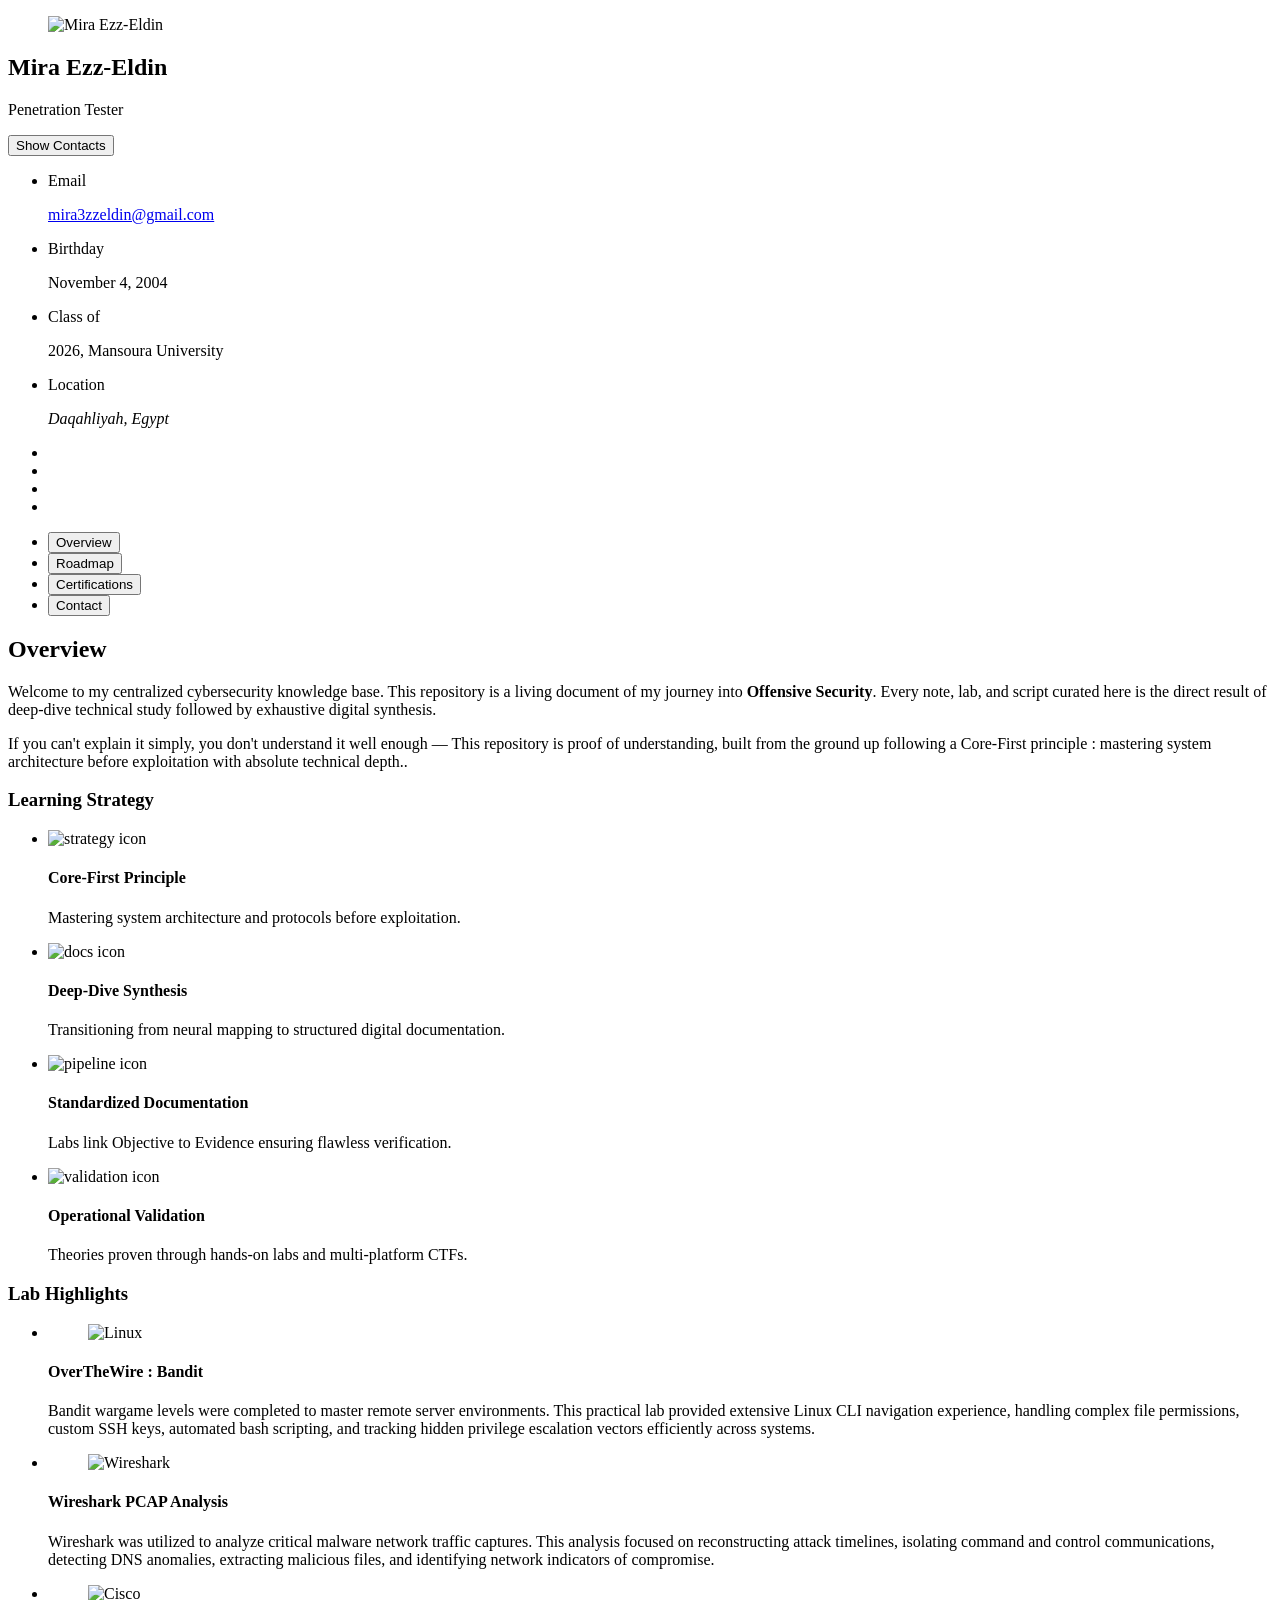
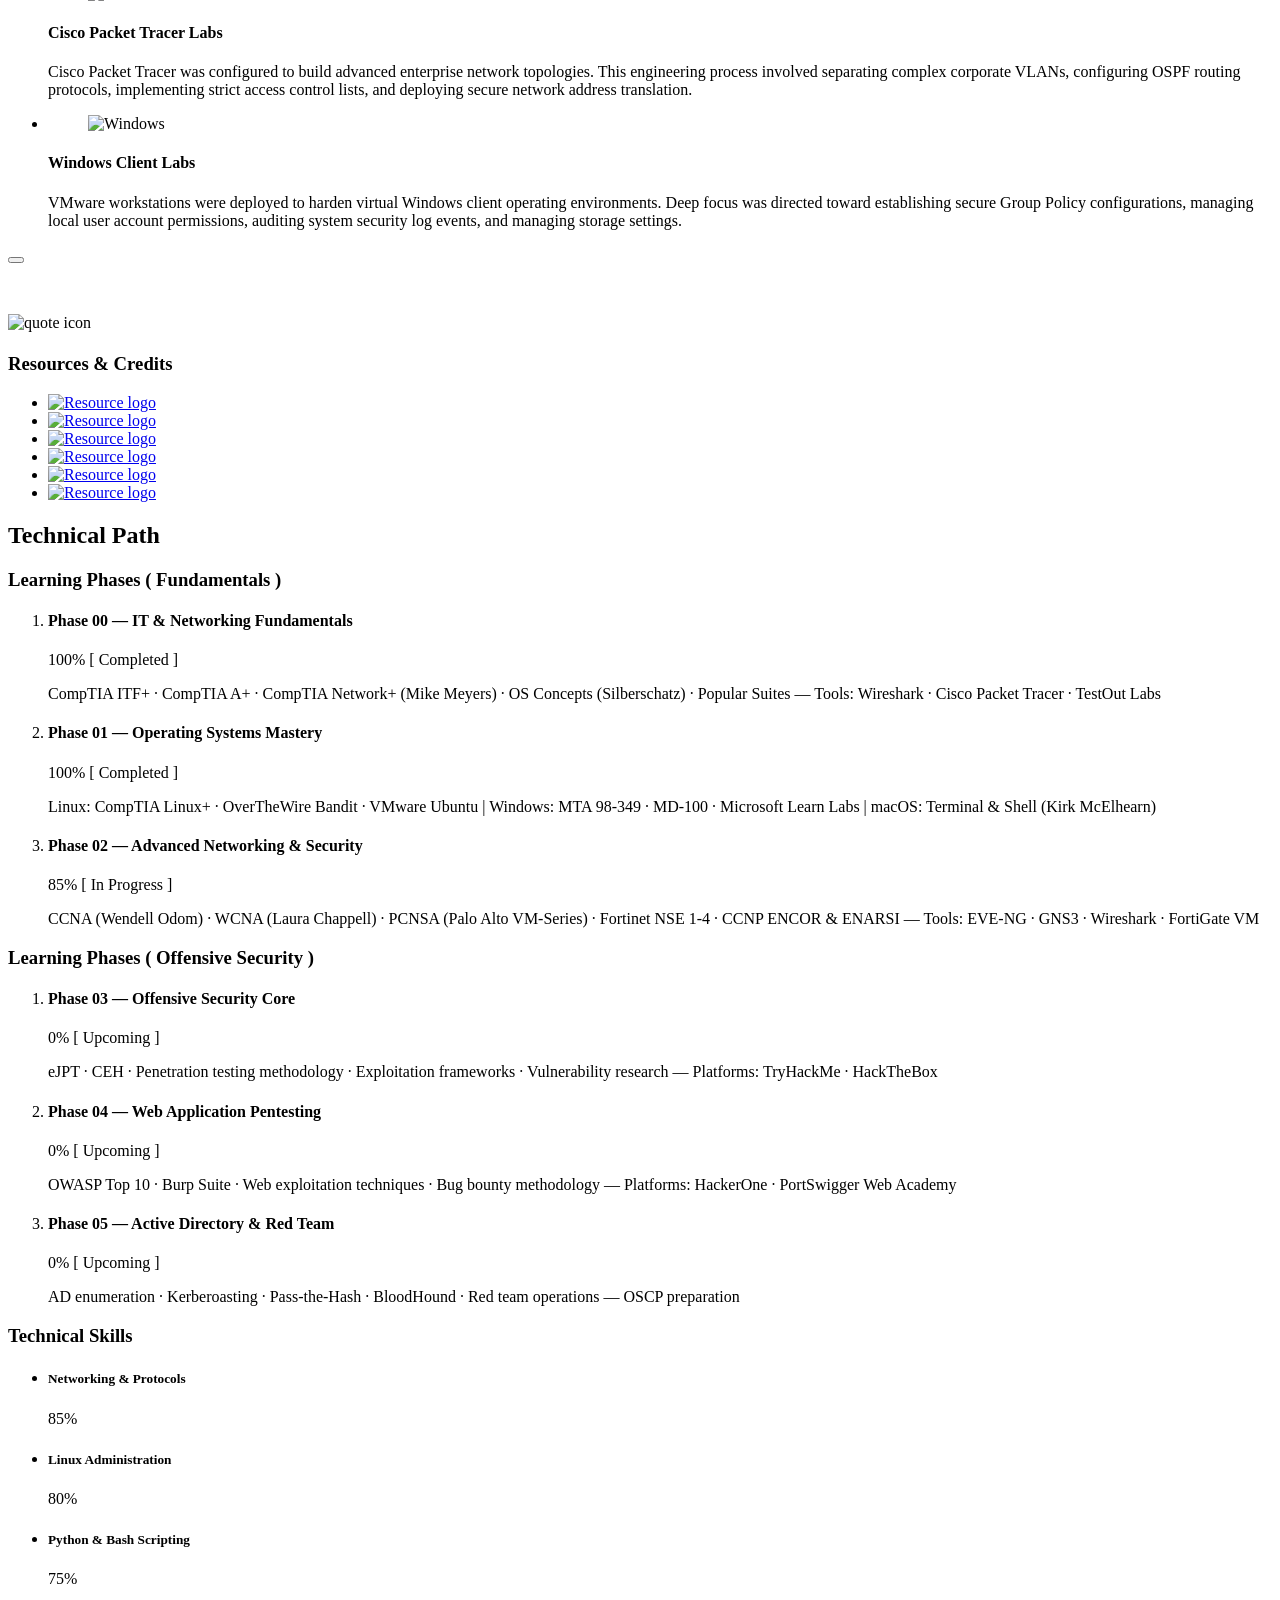
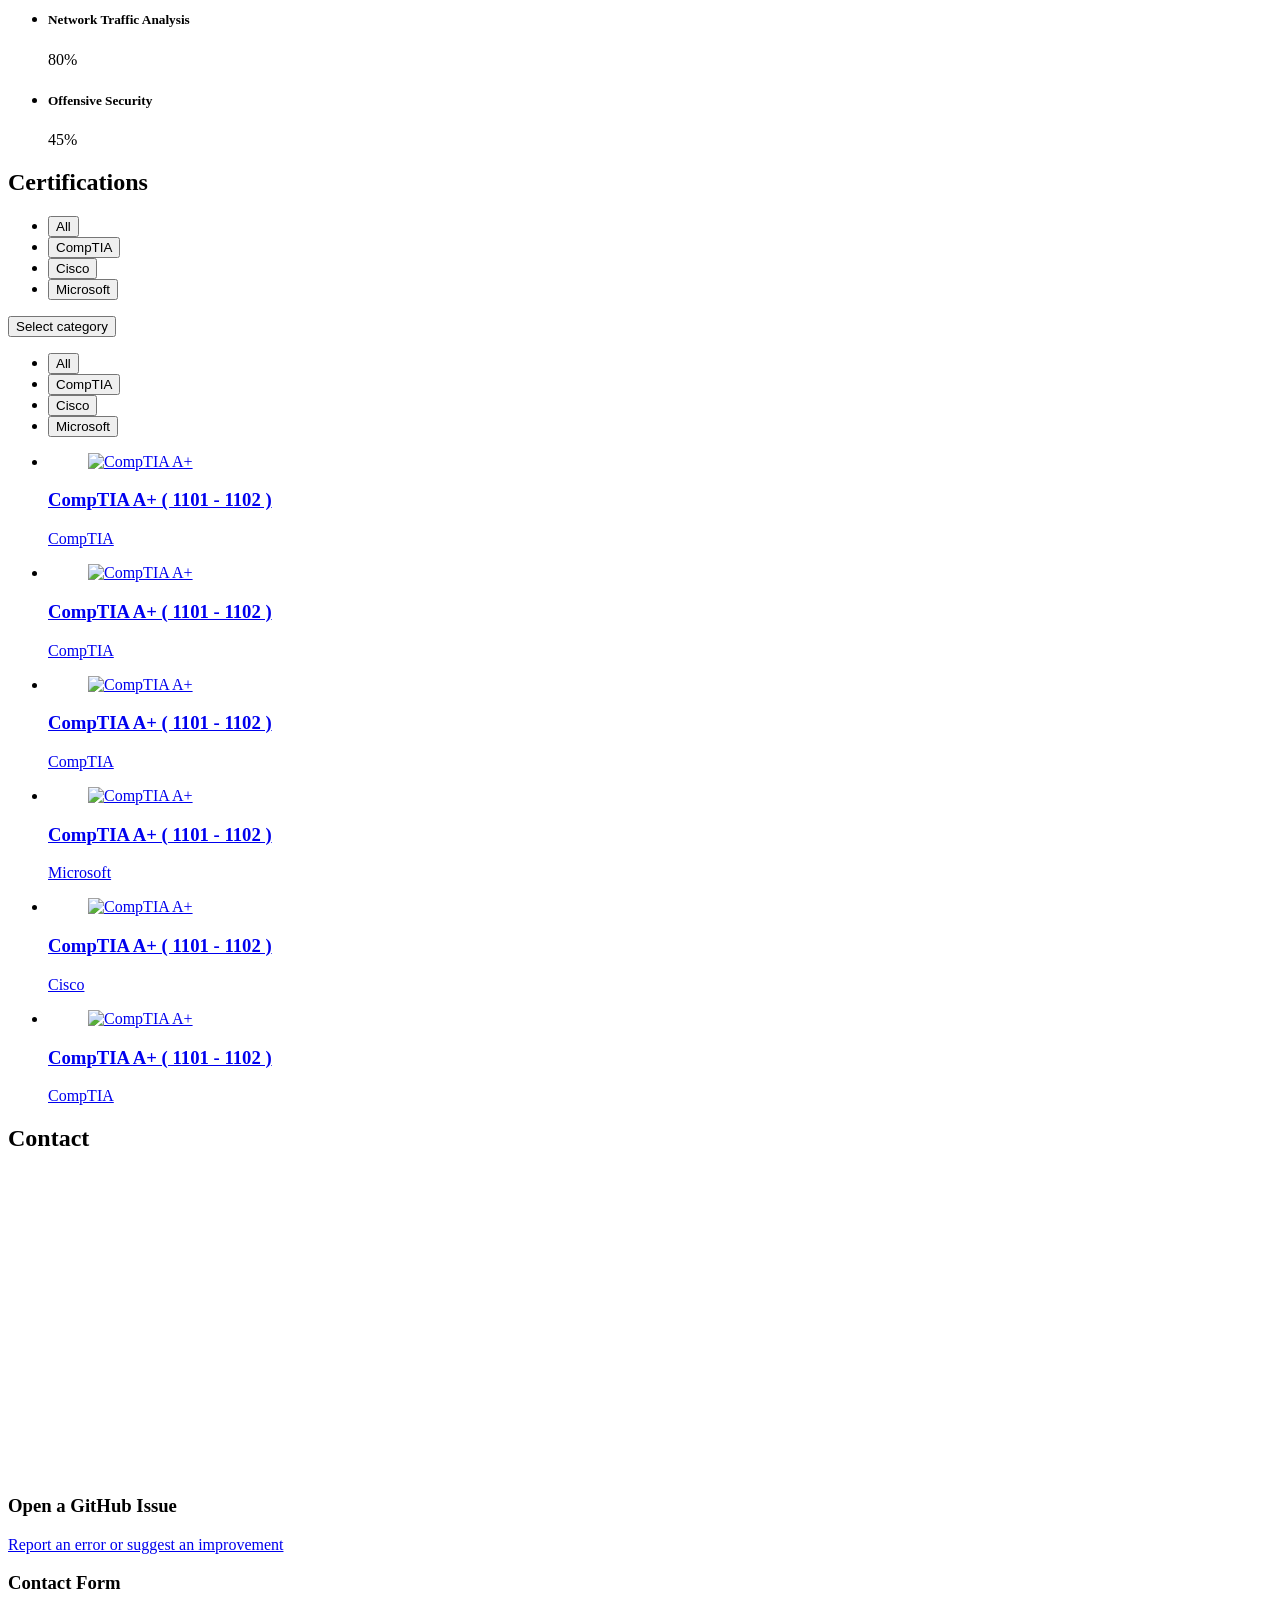
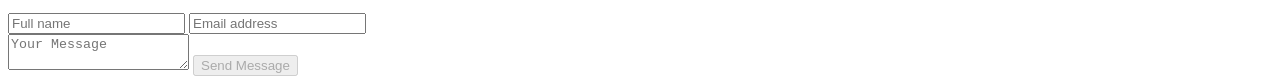
==== docs/index.html @ 526fc0c1 "Add files via upload" ====
<!DOCTYPE html>
<html lang="en">

<head>
  <meta charset="UTF-8">
  <meta http-equiv="X-UA-Compatible" content="IE=edge">
  <meta name="viewport" content="width=device-width, initial-scale=1.0">
  <title>InfoSec Journey : Offensive Security Path</title>

  <!--favicon-->
  <link rel="shortcut icon" href="assets/images/avatar.ico" type="image/x-icon">

  <!--custom css link-->
  <link rel="stylesheet" href="assets/style.css">

  <!--google font link-->
  <link rel="preconnect" href="https://fonts.googleapis.com">
  <link rel="preconnect" href="https://fonts.gstatic.com" crossorigin>
  <link href="https://fonts.googleapis.com/css2?family=Poppins:wght@300;400;500;600&display=swap" rel="stylesheet">
</head>

<body>
  <!--#MAIN-->
  <main>
    <!--#SIDEBAR-->
    <aside class="sidebar" data-sidebar>
      <div class="sidebar-info">
        <figure class="avatar-box">
          <img src="assets/images/logo.png" alt="Mira Ezz-Eldin">
        </figure>

        <div class="info-content">
          <h1 class="name" title="Mira Ezz-Eldin">Mira Ezz-Eldin</h1>
          <p class="title">Penetration Tester</p>
        </div>

        <button class="info_more-btn" data-sidebar-btn>
          <span>Show Contacts</span>
          <ion-icon name="chevron-down"></ion-icon>
        </button>
      </div>

      <div class="sidebar-info_more">
        <div class="separator"></div>
        <ul class="contacts-list">
          <li class="contact-item">
            <div class="icon-box">
              <ion-icon name="mail-outline"></ion-icon>
            </div>
            <div class="contact-info">
              <p class="contact-title">Email</p>
              <a href="mailto:mira3zzeldin@gmail.com" class="contact-link">mira3zzeldin@gmail.com</a>
            </div>
          </li>

          <li class="contact-item">
            <div class="icon-box">
              <ion-icon name="calendar-outline"></ion-icon>
            </div>
            <div class="contact-info">
              <p class="contact-title">Birthday</p>
              <time datetime="2004-11-4">November 4, 2004</time>
            </div>

          <li class="contact-item">
            <div class="icon-box">
              <ion-icon name="library-outline"></ion-icon>
            </div>
            <div class="contact-info">
              <p class="contact-title">Class of</p>
              <time>2026, Mansoura University</time>
            </div>
          </li>

          </li>
          <li class="contact-item">
            <div class="icon-box">
              <ion-icon name="location-outline"></ion-icon>
            </div>
            <div class="contact-info">
              <p class="contact-title">Location</p>
              <address>Daqahliyah, Egypt</address>
            </div>
          </li>
        </ul>

        <div class="separator"></div>
        <ul class="social-list">
          <li class="social-item">
            <a href="https://www.linkedin.com/in/mira3zzeldin/" class="social-link">
              <ion-icon name="logo-linkedin"></ion-icon>
            </a>
          </li>

          <li class="social-item">
            <a href="https://github.com/Mira-3zzeldin" class="social-link" target="_blank" title="GitHub">
              <ion-icon name="logo-github"></ion-icon>
            </a>
          </li>

          <li class="social-item">
            <a href="https://x.com/Mira3zzeldin" class="social-link">
              <ion-icon name="logo-twitter"></ion-icon>
            </a>
          </li>

          <li class="social-item">
            <a href="https://hashnode.com/@mira3zzeldin" class="social-link">
              <ion-icon name="newspaper-outline"></ion-icon>
            </a>
          </li>
        </ul>
      </div>
    </aside>

    <!--#main-content-->

    <div class="main-content">

      <!--#NAVBAR-->
      <nav class="navbar">
        <ul class="navbar-list">
          <li class="navbar-item"><button class="navbar-link active" data-nav-link>Overview</button></li>
          <li class="navbar-item"><button class="navbar-link" data-nav-link>Roadmap</button></li>
          <li class="navbar-item"><button class="navbar-link" data-nav-link>Certifications</button></li>
          <li class="navbar-item"><button class="navbar-link" data-nav-link>Contact</button></li>
        </ul>
      </nav>

      <!--#OVERVIEW-->
      <article class="about active" data-page="overview">
        <header><h2 class="h2 article-title">Overview</h2></header>
        <section class="about-text">
          <p>
            Welcome to my centralized cybersecurity knowledge base. This repository is a living document of my journey into
            <strong>Offensive Security</strong>. Every note, lab, and script curated here is the direct result of deep-dive 
            technical study followed by exhaustive digital synthesis.
          </p>

          <p>
            If you can't explain it simply, you don't understand it well enough — This repository is proof of understanding,
            built from the ground up following a Core-First principle : mastering system architecture before exploitation with absolute technical depth..
          </p>
        </section>

        <!-- LEARNING STRATEGY -->
        <section class="service">
          <h3 class="h3 service-title">Learning Strategy</h3>
          <ul class="service-list">
            <li class="service-item">
              <div class="service-icon-box">
                <img src="assets/images/core-first.png" alt="strategy icon" width="40">
              </div>
              <div class="service-content-box">
                <h4 class="h4 service-item-title">Core-First Principle</h4>
                <p class="service-item-text">
                  Mastering system architecture and protocols before exploitation.
                </p>
              </div>
            </li>

            <li class="service-item">
              <div class="service-icon-box">
                <img src="assets/images/deep-dive.png" alt="docs icon" width="40">
              </div>
              <div class="service-content-box">
                <h4 class="h4 service-item-title">Deep-Dive Synthesis</h4>
                <p class="service-item-text">
                  Transitioning from neural mapping to structured digital documentation.
                </p>
              </div>
            </li>

            <li class="service-item">
              <div class="service-icon-box">
                <img src="assets/images/documentation.png" alt="pipeline icon" width="40">
              </div>
              <div class="service-content-box">
                <h4 class="h4 service-item-title">Standardized Documentation</h4>
                <p class="service-item-text">
                  Labs link Objective to Evidence ensuring flawless verification.
                </p>
              </div>
            </li>

            <li class="service-item">
              <div class="service-icon-box">
                <img src="assets/images/validation.png" alt="validation icon" width="40">
              </div>
              <div class="service-content-box">
                <h4 class="h4 service-item-title">Operational Validation</h4>
                <p class="service-item-text">
                  Theories proven through hands-on labs and multi-platform CTFs.
                </p>
              </div>
            </li>
          </ul>
        </section>

        <!-- LAB HIGHLIGHTS -->
        <section class="testimonials">
          <h3 class="h3 testimonials-title">Lab Highlights</h3>
          <ul class="testimonials-list has-scrollbar">
            <li class="testimonials-item">
              <div class="content-card" data-testimonials-item>
                <figure class="testimonials-avatar-box">
                  <img src="./assets/images/security-icon.png" alt="Linux" width="60" data-testimonials-avatar>
                </figure>
                <h4 class="h4 testimonials-item-title" data-testimonials-title>OverTheWire : Bandit</h4>
                <div class="testimonials-text" data-testimonials-text>
                  <p>Bandit wargame levels were completed to master remote server environments. This practical lab provided extensive Linux CLI navigation experience, handling complex file permissions, custom SSH keys, automated bash scripting, and tracking hidden privilege escalation vectors efficiently across systems.</p>
                </div>
              </div>
            </li>

            <li class="testimonials-item">
              <div class="content-card" data-testimonials-item>
                <figure class="testimonials-avatar-box">
                  <img src="assets/images/security-icon.png" alt="Wireshark" width="60" data-testimonials-avatar>
                </figure>
                <h4 class="h4 testimonials-item-title" data-testimonials-title>Wireshark PCAP Analysis</h4>
                <div class="testimonials-text" data-testimonials-text>
                  <p>Wireshark was utilized to analyze critical malware network traffic captures. This analysis focused on reconstructing attack timelines, isolating command and control communications, detecting DNS anomalies, extracting malicious files, and identifying network indicators of compromise.</p>
                </div>
              </div>
            </li>

            <li class="testimonials-item">
              <div class="content-card" data-testimonials-item>
                <figure class="testimonials-avatar-box">
                  <img src="assets/images/security-icon.png" alt="Cisco" width="60" data-testimonials-avatar>
                </figure>
                <h4 class="h4 testimonials-item-title" data-testimonials-title>Cisco Packet Tracer Labs</h4>
                <div class="testimonials-text" data-testimonials-text>
                  <p>Cisco Packet Tracer was configured to build advanced enterprise network topologies. This engineering process involved separating complex corporate VLANs, configuring OSPF routing protocols, implementing strict access control lists, and deploying secure network address translation.</p>
                </div>
              </div>
            </li>

            <li class="testimonials-item">
              <div class="content-card" data-testimonials-item>
                <figure class="testimonials-avatar-box">
                  <img src="assets/images/security-icon.png" alt="Windows" width="60" data-testimonials-avatar>
                </figure>
                <h4 class="h4 testimonials-item-title" data-testimonials-title>Windows Client Labs</h4>
                <div class="testimonials-text" data-testimonials-text>
                  <p>VMware workstations were deployed to harden virtual Windows client operating environments. Deep focus was directed toward establishing secure Group Policy configurations, managing local user account permissions, auditing system security log events, and managing storage settings.</p>
                </div>
              </div>
            </li>
          </ul>
        </section>

        <!-- LAB HIGHLIGHTS MODAL -->
        <div class="modal-container" data-modal-container>
          <div class="overlay" data-overlay></div>
          <section class="testimonials-modal">

            <button class="modal-close-btn" data-modal-close-btn>
              <ion-icon name="close-outline"></ion-icon>
            </button>

            <div class="modal-img-wrapper">
              <figure class="modal-avatar-box">
                <img src="" alt="" width="80" data-modal-img>
              </figure>
              <img src="assets/images/quote-icon.svg" alt="quote icon">
            </div>
            <div class="modal-content">
              <h4 class="h3 modal-title" data-modal-title></h4>
              <time datetime="2021-06-14"></time>
              <div data-modal-text></div>
            </div>
          </section>
        </div>

        <!--Resources & Credits-->
        <section class="clients">
          <h3 class="h3 clients-title">Resources & Credits</h3>
          <ul class="clients-list has-scrollbar">
            <li class="clients-item">
              <a href="#">
                <img src="./assets/images/CompTIA-A.jpg" alt="Resource logo">
              </a>
            </li>

            <li class="clients-item">
              <a href="#">
                <img src="./assets/images/CompTIA-A.jpg" alt="Resource logo">
              </a>
            </li>

            <li class="clients-item">
              <a href="#">
                <img src="./assets/images/CompTIA-A.jpg" alt="Resource logo">
              </a>
            </li>

            <li class="clients-item">
              <a href="#">
                <img src="./assets/images/CompTIA-A.jpg" alt="Resource logo">
              </a>
            </li>

            <li class="clients-item">
              <a href="#">
                <img src="./assets/images/CompTIA-A.jpg" alt="Resource logo">
              </a>
            </li>

            <li class="clients-item">
              <a href="#">
                <img src="./assets/images/CompTIA-A.jpg" alt="Resource logo">
              </a>
            </li>
          </ul>
        </section>
      </article>

      <!-- ROADMAP -->
      <article class="resume" data-page="roadmap">
        <header>
          <h2 class="h2 article-title">Technical Path</h2>
        </header>

        <section class="timeline">
          <div class="title-wrapper">
            <div class="icon-box"><ion-icon name="book-outline"></ion-icon></div>
            <h3 class="h3">Learning Phases ( Fundamentals )</h3>
          </div>
          <ol class="timeline-list">
            <li class="timeline-item">
              <h4 class="h4 timeline-item-title">Phase 00 — IT & Networking Fundamentals</h4>
              <span>100% [ Completed ]</span>
              <p class="timeline-text">CompTIA ITF+ · CompTIA A+ · CompTIA Network+ (Mike Meyers) · OS Concepts (Silberschatz) · Popular Suites — Tools: Wireshark · Cisco Packet Tracer · TestOut Labs</p>
            </li>

            <li class="timeline-item">
              <h4 class="h4 timeline-item-title">Phase 01 — Operating Systems Mastery</h4>
              <span>100% [ Completed ]</span>
              <p class="timeline-text">Linux: CompTIA Linux+ · OverTheWire Bandit · VMware Ubuntu | Windows: MTA 98-349 · MD-100 · Microsoft Learn Labs | macOS: Terminal & Shell (Kirk McElhearn)</p>
            </li>

            <li class="timeline-item">
              <h4 class="h4 timeline-item-title">Phase 02 — Advanced Networking & Security</h4>
              <span>85% [ In Progress ]</span>
              <p class="timeline-text">CCNA (Wendell Odom) · WCNA (Laura Chappell) · PCNSA (Palo Alto VM-Series) · Fortinet NSE 1-4 · CCNP ENCOR & ENARSI — Tools: EVE-NG · GNS3 · Wireshark · FortiGate VM</p>
            </li>
          </ol>
        </section>

        <section class="timeline">
          <div class="title-wrapper">
            <div class="icon-box"><ion-icon name="book-outline"></ion-icon></div>
            <h3 class="h3">Learning Phases ( Offensive Security )</h3>
          </div>
          <ol class="timeline-list">
            <li class="timeline-item">
              <h4 class="h4 timeline-item-title">Phase 03 — Offensive Security Core</h4>
              <span>0% [ Upcoming ]</span>
              <p class="timeline-text">eJPT · CEH · Penetration testing methodology · Exploitation frameworks · Vulnerability research — Platforms: TryHackMe · HackTheBox</p>
            </li>

            <li class="timeline-item">
              <h4 class="h4 timeline-item-title">Phase 04 — Web Application Pentesting</h4>
              <span>0% [ Upcoming ]</span>
              <p class="timeline-text">OWASP Top 10 · Burp Suite · Web exploitation techniques · Bug bounty methodology — Platforms: HackerOne · PortSwigger Web Academy</p>
            </li>

            <li class="timeline-item">
              <h4 class="h4 timeline-item-title">Phase 05 — Active Directory & Red Team</h4>
              <span>0% [ Upcoming ]</span>
              <p class="timeline-text">AD enumeration · Kerberoasting · Pass-the-Hash · BloodHound · Red team operations — OSCP preparation</p>
            </li>
          </ol>
        </section>

        <section class="skill">
          <h3 class="h3 skills-title">Technical Skills</h3>
          <ul class="skills-list content-card">
            <li class="skills-item">
              <div class="title-wrapper"><h5 class="h5">Networking & Protocols</h5><data value="85">85%</data></div>
              <div class="skill-progress-bg"><div class="skill-progress-fill" style="width: 85%;"></div></div>
            </li>

            <li class="skills-item">
              <div class="title-wrapper"><h5 class="h5">Linux Administration</h5><data value="80">80%</data></div>
              <div class="skill-progress-bg"><div class="skill-progress-fill" style="width: 80%;"></div></div>
            </li>

            <li class="skills-item">
              <div class="title-wrapper"><h5 class="h5">Python & Bash Scripting</h5><data value="75">75%</data></div>
              <div class="skill-progress-bg"><div class="skill-progress-fill" style="width: 75%;"></div></div>
            </li>

            <li class="skills-item">
              <div class="title-wrapper"><h5 class="h5">Network Traffic Analysis</h5><data value="80">80%</data></div>
              <div class="skill-progress-bg"><div class="skill-progress-fill" style="width: 80%;"></div></div>
            </li>

            <li class="skills-item">
              <div class="title-wrapper"><h5 class="h5">Offensive Security</h5><data value="45">45%</data></div>
              <div class="skill-progress-bg"><div class="skill-progress-fill" style="width: 45%;"></div></div>
            </li>
          </ul>
        </section>
      </article>

      <!-- CERTIFICATIONS -->
      <article class="portfolio" data-page="certifications">
        <header>
          <h2 class="h2 article-title">Certifications</h2>
        </header>
        <section class="projects">

          <ul class="filter-list">
            <li class="filter-item"><button class="active" data-filter-btn>All</button></li>
            <li class="filter-item"><button data-filter-btn>CompTIA</button></li>
            <li class="filter-item"><button data-filter-btn>Cisco</button></li>
            <li class="filter-item"><button data-filter-btn>Microsoft</button></li>
          </ul>

          <div class="filter-select-box">
            <button class="filter-select" data-select>
              <div class="select-value" data-select-value>Select category</div>
              <div class="select-icon"><ion-icon name="chevron-down"></ion-icon></div>
            </button>
            <ul class="select-list">
              <li class="select-item"><button data-select-item>All</button></li>
              <li class="select-item"><button data-select-item>CompTIA</button></li>
              <li class="select-item"><button data-select-item>Cisco</button></li>
              <li class="select-item"><button data-select-item>Microsoft</button></li>
            </ul>
          </div>

          <ul class="project-list">
            <li class="project-item active" data-filter-item data-category="comptia">
              <a href="#" target="_blank">
                <figure class="project-img">
                  <div class="project-item-icon-box"><ion-icon name="open-outline"></ion-icon></div>
                  <img src="./assets/images/CompTIA-A-Cert.png" alt="CompTIA A+" loading="lazy">
                </figure>
                <h3 class="project-title">CompTIA A+ ( 1101 - 1102 )</h3>
                <p class="project-category">CompTIA</p>
              </a>
            </li>

            <li class="project-item active" data-filter-item data-category="comptia">
              <a href="#" target="_blank">
                <figure class="project-img">
                  <div class="project-item-icon-box"><ion-icon name="open-outline"></ion-icon></div>
                  <img src="./assets/images/CompTIA-A-Cert.png" alt="CompTIA A+" loading="lazy">
                </figure>
                <h3 class="project-title">CompTIA A+ ( 1101 - 1102 )</h3>
                <p class="project-category">CompTIA</p>
              </a>
            </li>

            <li class="project-item active" data-filter-item data-category="comptia">
              <a href="#" target="_blank">
                <figure class="project-img">
                  <div class="project-item-icon-box"><ion-icon name="open-outline"></ion-icon></div>
                  <img src="./assets/images/CompTIA-A-Cert.png" alt="CompTIA A+" loading="lazy">
                </figure>
                <h3 class="project-title">CompTIA A+ ( 1101 - 1102 )</h3>
                <p class="project-category">CompTIA</p>
              </a>
            </li>

            <li class="project-item active" data-filter-item data-category="microsoft">
              <a href="#" target="_blank">
                <figure class="project-img">
                  <div class="project-item-icon-box"><ion-icon name="open-outline"></ion-icon></div>
                  <img src="./assets/images/CompTIA-A-Cert.png" alt="CompTIA A+" loading="lazy">
                </figure>
                <h3 class="project-title">CompTIA A+ ( 1101 - 1102 )</h3>
                <p class="project-category">Microsoft</p>
              </a>
            </li>

            <li class="project-item active" data-filter-item data-category="cisco">
              <a href="#" target="_blank">
                <figure class="project-img">
                  <div class="project-item-icon-box"><ion-icon name="open-outline"></ion-icon></div>
                  <img src="./assets/images/CompTIA-A-Cert.png" alt="CompTIA A+" loading="lazy">
                </figure>
                <h3 class="project-title">CompTIA A+ ( 1101 - 1102 )</h3>
                <p class="project-category">Cisco</p>
              </a>
            </li>

            <li class="project-item active" data-filter-item data-category="comptia">
              <a href="#" target="_blank">
                <figure class="project-img">
                  <div class="project-item-icon-box"><ion-icon name="open-outline"></ion-icon></div>
                  <img src="./assets/images/CompTIA-A-Cert.png" alt="CompTIA A+" loading="lazy">
                </figure>
                <h3 class="project-title">CompTIA A+ ( 1101 - 1102 )</h3>
                <p class="project-category">CompTIA</p>
              </a>
            </li>
          </ul>
        </section>
      </article>

      <!-- #CONTACT -->
      <article class="contact" data-page="contact">
        <header>
          <h2 class="h2 article-title">Contact</h2>
        </header>

        <section class="mapbox" data-mapbox>
          <figure>
            <iframe src="https://www.google.com/maps/embed?pb=!1m18!1m12!1m3!1d54695.30555318651!2d31.382839649999998!3d31.041386149999997!2m3!1f0!2f0!3f0!3m2!1i1024!2i768!4f13.1!3m3!1m2!1s0x14f79db7a9053547%3A0xf8dab3bbed766c97!2sMansoura%2C%20Mansoura%20Qism%202%2C%20El%20Mansoura%2C%20Dakahlia%20Governorate!5e0!3m2!1sen!2seg!4v1779279972976!5m2!1sen!2seg" 
            width="400" height="300" style="border:0;" allowfullscreen="" loading="lazy" referrerpolicy="no-referrer-when-downgrade"></iframe>
          </figure>
        </section>
        

        <section class="contact-form">
          <h3 class="h3 form-title">Open a GitHub Issue</h3>
          <a href="https://github.com/Mira-3zzeldin/Infosec-Journey/issues/new?template=content-feedback.md" target="_blank" class="github-link">
            <ion-icon name="logo-github"></ion-icon>
            Report an error or suggest an improvement
          </a>

          <h3 class="h3 form-title">Contact Form</h3>

          <form action="#" class="form" data-form>

            <div class="input-wrapper">
              <input type="text" name="fullname" class="form-input" placeholder="Full name" required data-form-input>
              <input type="email" name="email" class="form-input" placeholder="Email address" required data-form-input>
            </div>

            <textarea name="message" class="form-input" placeholder="Your Message" required data-form-input></textarea>
            <button class="form-btn" type="submit" disabled data-form-btn>
              <ion-icon name="paper-plane"></ion-icon>
              <span>Send Message</span>
            </button>
          </form>
        </section>
      </article>
    </div>
  </main>

  <!-- custom js link -->
  <script src="./assets/script.js"></script>

  <!-- ionicon link -->
  <script type="module" src="https://unpkg.com/ionicons@5.5.2/dist/ionicons/ionicons.esm.js"></script>
  <script nomodule src="https://unpkg.com/ionicons@5.5.2/dist/ionicons/ionicons.js"></script>
</body>
</html>
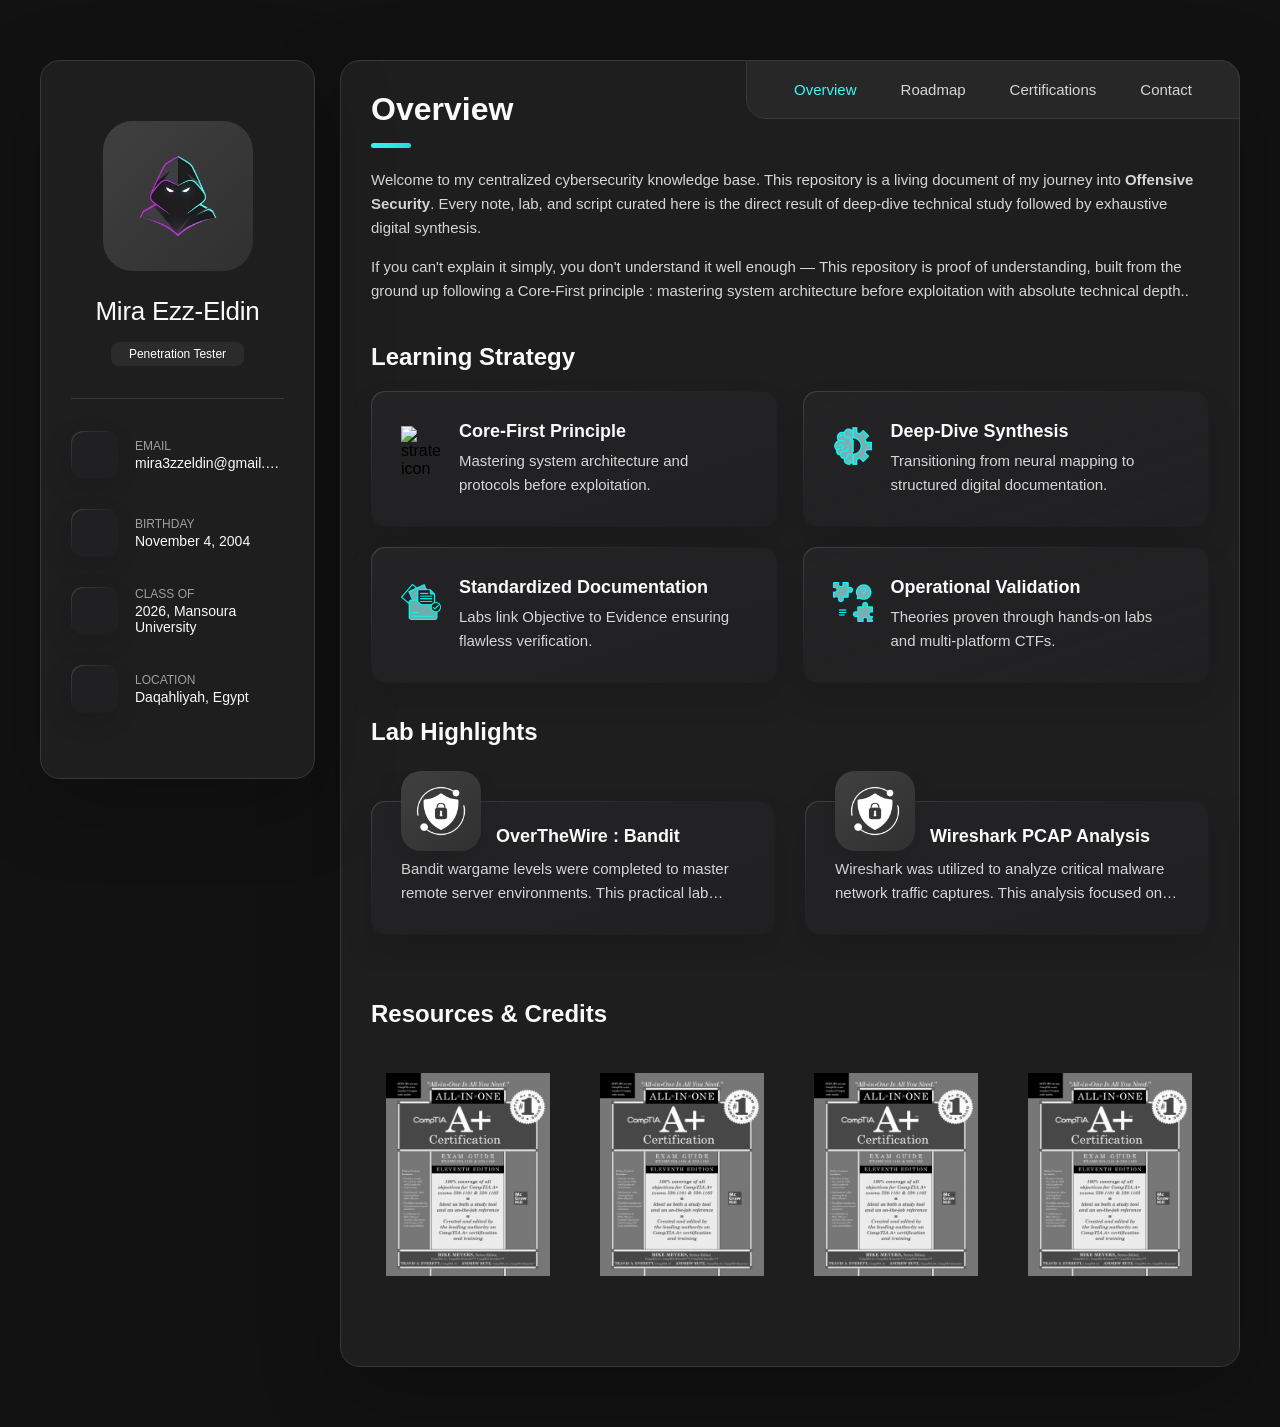
==== commit 1f0e29e3: "Update index.html" ====
--- a/docs/index.html
+++ b/docs/index.html
@@ -8,10 +8,10 @@
   <title>InfoSec Journey : Offensive Security Path</title>
 
   <!--favicon-->
-  <link rel="shortcut icon" href="assets/images/avatar.ico" type="image/x-icon">
+  <link rel="shortcut icon" href="./assets/images/avatar.ico" type="image/x-icon">
 
   <!--custom css link-->
-  <link rel="stylesheet" href="assets/style.css">
+  <link rel="stylesheet" href="./assets/style.css">
 
   <!--google font link-->
   <link rel="preconnect" href="https://fonts.googleapis.com">
@@ -26,7 +26,7 @@
     <aside class="sidebar" data-sidebar>
       <div class="sidebar-info">
         <figure class="avatar-box">
-          <img src="assets/images/logo.png" alt="Mira Ezz-Eldin">
+          <img src="./assets/images/logo.png" alt="Mira Ezz-Eldin">
         </figure>
 
         <div class="info-content">
@@ -551,4 +551,4 @@
   <script type="module" src="https://unpkg.com/ionicons@5.5.2/dist/ionicons/ionicons.esm.js"></script>
   <script nomodule src="https://unpkg.com/ionicons@5.5.2/dist/ionicons/ionicons.js"></script>
 </body>
-</html>+</html>
--- a/docs/assets/style.css
+++ b/docs/assets/style.css
@@ -0,0 +1,782 @@
+/*-----------------------------------*\
+  #style.css
+\*-----------------------------------*/
+
+:root {
+  --bg-gradient-onyx: linear-gradient(to bottom right, hsl(240, 1%, 25%) 3%, hsl(0, 0%, 19%) 97%);
+  --bg-gradient-jet: linear-gradient(to bottom right, hsla(240, 1%, 18%, 0.251) 0%, hsla(240, 2%, 11%, 0) 100%), hsl(240, 2%, 13%);
+  --bg-gradient-cyan-1: linear-gradient(to bottom right, hsl(180, 90%, 60%) 0%, hsla(180, 90%, 60%, 0) 50%);
+  --bg-gradient-cyan-2: linear-gradient(135deg, hsla(180, 90%, 60%, 0.251) 0%, hsla(180, 90%, 60%, 0) 59.86%), hsl(240, 2%, 13%);
+  --border-gradient-onyx: linear-gradient(to bottom right, hsl(0, 0%, 25%) 0%, hsla(0, 0%, 25%, 0) 50%);
+  --text-gradient-cyan: linear-gradient(to right, hsl(180, 90%, 60%), hsl(180, 70%, 50%));
+
+  --jet: hsl(0, 0%, 22%);
+  --onyx: hsl(240, 1%, 17%);
+  --eerie-black-1: hsl(240, 2%, 13%);
+  --eerie-black-2: hsl(240, 2%, 12%);
+  --smoky-black: hsl(0, 0%, 7%);
+  --white-1: hsl(0, 0%, 100%);
+  --white-2: hsl(0, 0%, 98%);
+  --cyan: hsl(180, 90%, 60%);
+  --cyan-dark: hsl(180, 70%, 50%);
+  --light-gray: hsl(0, 0%, 84%);
+  --light-gray-70: hsla(0, 0%, 84%, 0.7);
+  --bittersweet-shimmer: hsl(0, 43%, 51%);
+
+  --ff-poppins: 'Poppins', sans-serif;
+  --fs-1: 24px;
+  --fs-2: 18px;
+  --fs-3: 17px;
+  --fs-4: 16px;
+  --fs-5: 15px;
+  --fs-6: 14px;
+  --fs-7: 13px;
+  --fs-8: 11px;
+
+  --fw-300: 300;
+  --fw-400: 400;
+  --fw-500: 500;
+  --fw-600: 600;
+
+  --shadow-1: -4px 8px 24px hsla(0, 0%, 0%, 0.25);
+  --shadow-2: 0 16px 30px hsla(0, 0%, 0%, 0.25);
+  --shadow-3: 0 16px 40px hsla(0, 0%, 0%, 0.25);
+  --shadow-4: 0 25px 50px hsla(0, 0%, 0%, 0.15);
+  --shadow-5: 0 24px 80px hsla(0, 0%, 0%, 0.25);
+
+  --transition-1: 0.25s ease;
+  --transition-2: 0.5s ease-in-out;
+}
+
+*, *::before, *::after { margin: 0; padding: 0; box-sizing: border-box; }
+a { text-decoration: none; }
+li { list-style: none; }
+img, ion-icon, a, button, time, span { display: block; }
+button { font: inherit; background: none; border: none; text-align: left; cursor: pointer; }
+input, textarea { display: block; width: 100%; background: none; font: inherit; }
+::selection { background: var(--cyan); color: var(--smoky-black); }
+:focus { outline-color: var(--cyan); }
+html { font-family: var(--ff-poppins); }
+body { background: var(--smoky-black); }
+
+.sidebar, article {
+  background: var(--eerie-black-2);
+  border: 1px solid var(--jet);
+  border-radius: 20px;
+  padding: 15px;
+  box-shadow: var(--shadow-1);
+  z-index: 1;
+}
+
+.separator { width: 100%; height: 1px; background: var(--jet); margin: 16px 0; }
+
+.icon-box {
+  position: relative;
+  background: var(--border-gradient-onyx);
+  width: 30px; height: 30px;
+  border-radius: 8px;
+  display: flex; justify-content: center; align-items: center;
+  font-size: 16px;
+  color: var(--cyan);
+  box-shadow: var(--shadow-1);
+  z-index: 1;
+}
+
+.icon-box::before {
+  content: "";
+  position: absolute;
+  inset: 1px;
+  background: var(--eerie-black-1);
+  border-radius: inherit;
+  z-index: -1;
+}
+
+.icon-box ion-icon { --ionicon-stroke-width: 35px; }
+
+article { display: none; }
+
+article.active {
+  display: block;
+  animation: fade 0.5s ease backwards;
+}
+
+@keyframes fade { 0% { opacity: 0; } 100% { opacity: 1; } }
+
+.h2, .h3, .h4, .h5 { color: var(--white-2); text-transform: capitalize; }
+.h2 { font-size: var(--fs-1); }
+.h3 { font-size: var(--fs-2); }
+.h4 { font-size: var(--fs-4); }
+.h5 { font-size: var(--fs-7); font-weight: var(--fw-500); }
+
+.article-title { position: relative; padding-bottom: 7px; }
+
+.article-title::after {
+  content: "";
+  position: absolute;
+  bottom: 0; left: 0;
+  width: 30px; height: 3px;
+  background: var(--text-gradient-cyan);
+  border-radius: 3px;
+}
+
+.has-scrollbar::-webkit-scrollbar { width: 5px; height: 5px; }
+.has-scrollbar::-webkit-scrollbar-track { background: var(--onyx); border-radius: 5px; }
+.has-scrollbar::-webkit-scrollbar-thumb { background: var(--cyan); border-radius: 5px; }
+.has-scrollbar::-webkit-scrollbar-button { width: 20px; }
+
+.content-card {
+  position: relative;
+  background: var(--border-gradient-onyx);
+  padding: 15px;
+  padding-top: 45px;
+  border-radius: 14px;
+  box-shadow: var(--shadow-2);
+  cursor: pointer;
+  z-index: 1;
+}
+
+.content-card::before {
+  content: "";
+  position: absolute;
+  inset: 1px;
+  background: var(--bg-gradient-jet);
+  border-radius: inherit;
+  z-index: -1;
+}
+
+main { margin: 15px 12px; margin-bottom: 75px; min-width: 259px; }
+
+/*--- SIDEBAR ---*/
+.sidebar { margin-bottom: 15px; max-height: 112px; overflow: hidden; transition: var(--transition-2); }
+.sidebar.active { max-height: 405px; }
+.sidebar-info { position: relative; display: flex; justify-content: flex-start; align-items: center; gap: 15px; }
+.avatar-box { background: var(--bg-gradient-onyx); border-radius: 20px; }
+.info-content .name { color: var(--white-2); font-size: var(--fs-3); font-weight: var(--fw-500); letter-spacing: -0.25px; margin-bottom: 10px; }
+.info-content .title { color: var(--white-1); background: var(--onyx); font-size: var(--fs-8); font-weight: var(--fw-300); width: max-content; padding: 3px 12px; border-radius: 8px; }
+
+.info_more-btn {
+  position: absolute;
+  top: -15px; right: -15px;
+  border-radius: 0 15px;
+  font-size: 13px;
+  color: var(--cyan);
+  background: var(--border-gradient-onyx);
+  padding: 10px;
+  box-shadow: var(--shadow-2);
+  transition: var(--transition-1);
+  z-index: 1;
+}
+
+.info_more-btn::before {
+  content: "";
+  position: absolute;
+  inset: 1px;
+  border-radius: inherit;
+  background: var(--bg-gradient-jet);
+  transition: var(--transition-1);
+  z-index: -1;
+}
+
+.info_more-btn:hover, .info_more-btn:focus { background: var(--bg-gradient-cyan-1); }
+.info_more-btn:hover::before, .info_more-btn:focus::before { background: var(--bg-gradient-cyan-2); }
+.info_more-btn span { display: none; }
+
+.sidebar-info_more { opacity: 0; visibility: hidden; transition: var(--transition-2); }
+.sidebar.active .sidebar-info_more { opacity: 1; visibility: visible; }
+
+.contacts-list { display: grid; grid-template-columns: 1fr; gap: 16px; }
+
+.contact-item { min-width: 100%; display: flex; align-items: center; gap: 16px; }
+
+.contact-info { max-width: calc(100% - 46px); width: calc(100% - 46px); }
+
+.contact-title { color: var(--light-gray-70); font-size: var(--fs-8); text-transform: uppercase; margin-bottom: 2px; }
+
+.contact-info :is(.contact-link, time, address) { color: var(--white-2); font-size: var(--fs-7); }
+
+.contact-info address { font-style: normal; }
+
+.social-list { display: flex; justify-content: flex-start; align-items: center; gap: 15px; padding-bottom: 4px; padding-left: 7px; }
+
+.social-item .social-link { color: var(--light-gray-70); font-size: 18px; }
+.social-item .social-link:hover { color: var(--cyan); }
+
+/*--- NAVBAR ---*/
+.navbar {
+  position: fixed;
+  bottom: 0; left: 0;
+  width: 100%;
+  background: hsla(240, 1%, 17%, 0.75);
+  backdrop-filter: blur(10px);
+  border: 1px solid var(--jet);
+  border-radius: 12px 12px 0 0;
+  box-shadow: var(--shadow-2);
+  z-index: 5;
+}
+
+.navbar-list { display: flex; flex-wrap: wrap; justify-content: center; align-items: center; padding: 0 10px; }
+
+.navbar-link { color: var(--light-gray); font-size: var(--fs-8); padding: 20px 7px; transition: color var(--transition-1); }
+.navbar-link:hover, .navbar-link:focus { color: var(--light-gray-70); }
+.navbar-link.active { color: var(--cyan); }
+
+/*--- ABOUT / OVERVIEW ---*/
+.about .article-title { margin-bottom: 15px; }
+
+.about-text { color: var(--light-gray); font-size: var(--fs-6); font-weight: var(--fw-300); line-height: 1.6; }
+.about-text p { margin-bottom: 15px; }
+
+.service { margin-bottom: 35px; }
+.service-title { margin-bottom: 20px; }
+.service-list { display: grid; grid-template-columns: 1fr; gap: 20px; }
+
+.service-item {
+  position: relative;
+  background: var(--border-gradient-onyx);
+  padding: 20px;
+  border-radius: 14px;
+  box-shadow: var(--shadow-2);
+  z-index: 1;
+}
+
+.service-item::before {
+  content: "";
+  position: absolute;
+  inset: 1px;
+  background: var(--bg-gradient-jet);
+  border-radius: inherit;
+  z-index: -1;
+}
+
+.service-icon-box { margin-bottom: 10px; }
+.service-icon-box img { margin: auto; }
+.service-content-box { text-align: center; }
+.service-item-title { margin-bottom: 7px; }
+.service-item-text { color: var(--light-gray); font-size: var(--fs-6); font-weight: var(--fw-3); line-height: 1.6; }
+
+/* lab highlights (testimonials style) */
+.testimonials { margin-bottom: 30px; }
+.testimonials-title { margin-bottom: 20px; }
+
+.testimonials-list {
+  display: flex;
+  justify-content: flex-start;
+  align-items: flex-start;
+  gap: 15px;
+  margin: 0 -15px;
+  padding: 25px 15px;
+  padding-bottom: 35px;
+  overflow-x: auto;
+  scroll-behavior: smooth;
+  overscroll-behavior-inline: contain;
+  scroll-snap-type: inline mandatory;
+}
+
+.testimonials-item { min-width: 100%; scroll-snap-align: center; }
+
+.testimonials-avatar-box {
+  position: absolute;
+  top: 0; left: 0;
+  transform: translate(15px, -25px);
+  background: var(--bg-gradient-onyx);
+  border-radius: 14px;
+  box-shadow: var(--shadow-1);
+}
+
+.testimonials-item-title { margin-bottom: 7px; }
+
+.testimonials-text {
+  color: var(--light-gray);
+  font-size: var(--fs-6);
+  font-weight: var(--fw-300);
+  line-height: 1.6;
+  display: -webkit-box;
+  line-clamp: 4;
+  -webkit-line-clamp: 4;
+  -webkit-box-orient: vertical;
+  overflow: hidden;
+}
+
+/* modal */
+.modal-container {
+  position: fixed;
+  top: 0; left: 0;
+  width: 100%; height: 100%;
+  display: flex;
+  justify-content: center;
+  align-items: center;
+  overflow-y: auto;
+  overscroll-behavior: contain;
+  z-index: 20;
+  pointer-events: none;
+  visibility: hidden;
+}
+
+.modal-container::-webkit-scrollbar { display: none; }
+
+.modal-container.active { pointer-events: all; visibility: visible; }
+
+.overlay {
+  position: fixed;
+  top: 0; left: 0;
+  width: 100%; height: 100vh;
+  background: hsl(0, 0%, 5%);
+  opacity: 0;
+  visibility: hidden;
+  pointer-events: none;
+  z-index: 1;
+  transition: var(--transition-1);
+}
+
+.overlay.active { opacity: 0.8; visibility: visible; pointer-events: all; }
+
+.testimonials-modal {
+  background: var(--eerie-black-2);
+  position: relative;
+  padding: 15px;
+  margin: 15px 12px;
+  border: 1px solid var(--jet);
+  border-radius: 14px;
+  box-shadow: var(--shadow-5);
+  transform: scale(1.2);
+  opacity: 0;
+  transition: var(--transition-1);
+  z-index: 2;
+}
+
+.modal-container.active .testimonials-modal { transform: scale(1); opacity: 1; }
+
+.modal-close-btn {
+  position: absolute;
+  top: 15px; right: 15px;
+  background: var(--onyx);
+  border-radius: 8px;
+  width: 32px; height: 32px;
+  display: flex; justify-content: center; align-items: center;
+  color: var(--white-2);
+  font-size: 18px;
+  opacity: 0.7;
+}
+
+.modal-close-btn:hover, .modal-close-btn:focus { opacity: 1; }
+.modal-close-btn ion-icon { --ionicon-stroke-width: 50px; }
+
+.modal-avatar-box { background: var(--bg-gradient-onyx); width: max-content; border-radius: 14px; margin-bottom: 15px; box-shadow: var(--shadow-2); }
+.modal-img-wrapper > img { display: none; }
+.modal-title { margin-bottom: 4px; }
+.modal-content time { font-size: var(--fs-6); color: var(--light-gray-70); font-weight: var(--fw-300); margin-bottom: 10px; }
+.modal-content p { color: var(--light-gray); font-size: var(--fs-6); font-weight: var(--fw-300); line-height: 1.6; }
+
+/* resources (clients style) */
+.clients { margin-bottom: 15px; }
+
+.clients-list {
+  display: flex;
+  justify-content: flex-start;
+  align-items: flex-start;
+  gap: 15px;
+  margin: 0 -15px;
+  padding: 25px;
+  overflow-x: auto;
+  scroll-behavior: smooth;
+  overscroll-behavior-inline: contain;
+  scroll-snap-type: inline mandatory;
+  scroll-padding-inline: 25px;
+}
+
+.clients-item { min-width: 50%; scroll-snap-align: start; }
+.clients-item img { width: 100%; filter: grayscale(1); transition: var(--transition-1); }
+.clients-item img:hover { filter: grayscale(0); }
+
+/* resource cards */
+.resource-card {
+  position: relative;
+  background: var(--border-gradient-onyx);
+  padding: 18px;
+  border-radius: 14px;
+  box-shadow: var(--shadow-2);
+  z-index: 1;
+  min-width: 200px;
+  scroll-snap-align: start;
+}
+
+.resource-card::before {
+  content: "";
+  position: absolute;
+  inset: 1px;
+  background: var(--bg-gradient-jet);
+  border-radius: inherit;
+  z-index: -1;
+}
+
+.resource-card .resource-icon { font-size: 28px; margin-bottom: 10px; }
+.resource-card .resource-name { color: var(--white-2); font-size: var(--fs-6); font-weight: var(--fw-500); margin-bottom: 4px; }
+.resource-card .resource-desc { color: var(--light-gray-70); font-size: var(--fs-8); font-weight: var(--fw-300); line-height: 1.5; }
+
+.resources-list {
+  display: flex;
+  gap: 15px;
+  margin: 0 -15px;
+  padding: 10px 15px 25px;
+  overflow-x: auto;
+  scroll-behavior: smooth;
+  scroll-snap-type: inline mandatory;
+}
+
+/*--- RESUME / ROADMAP ---*/
+.article-title { margin-bottom: 30px; }
+.timeline { margin-bottom: 30px; }
+
+.timeline .title-wrapper { display: flex; align-items: center; gap: 15px; margin-bottom: 25px; }
+
+.timeline-list { font-size: var(--fs-6); margin-left: 45px; }
+.timeline-item { position: relative; }
+.timeline-item:not(:last-child) { margin-bottom: 20px; }
+.timeline-item-title { font-size: var(--fs-6); line-height: 1.3; margin-bottom: 7px; }
+
+.timeline-list span { color: var(--cyan); font-weight: var(--fw-400); line-height: 1.6; }
+
+.timeline-item:not(:last-child)::before {
+  content: "";
+  position: absolute;
+  top: -25px; left: -30px;
+  width: 1px;
+  height: calc(100% + 50px);
+  background: var(--jet);
+}
+
+.timeline-item::after {
+  content: "";
+  position: absolute;
+  top: 5px; left: -33px;
+  height: 6px; width: 6px;
+  background: var(--text-gradient-cyan);
+  border-radius: 50%;
+  box-shadow: 0 0 0 4px var(--jet);
+}
+
+.timeline-text { color: var(--light-gray); font-weight: var(--fw-300); line-height: 1.6; }
+
+.skills-title { margin-bottom: 20px; }
+.skills-list { padding: 20px; }
+.skills-item:not(:last-child) { margin-bottom: 15px; }
+
+.skill .title-wrapper { display: flex; align-items: center; gap: 5px; margin-bottom: 8px; }
+.skill .title-wrapper data { color: var(--light-gray); font-size: var(--fs-7); font-weight: var(--fw-300); }
+
+.skill-progress-bg { background: var(--jet); width: 100%; height: 8px; border-radius: 10px; }
+.skill-progress-fill { background: var(--text-gradient-cyan); height: 100%; border-radius: inherit; }
+
+/*--- CERTIFICATIONS (portfolio style) ---*/
+.filter-list { display: none; }
+
+.filter-select-box { position: relative; margin-bottom: 25px; }
+
+.filter-select {
+  background: var(--eerie-black-2);
+  color: var(--light-gray);
+  display: flex;
+  justify-content: space-between;
+  align-items: center;
+  width: 100%;
+  padding: 12px 16px;
+  border: 1px solid var(--jet);
+  border-radius: 14px;
+  font-size: var(--fs-6);
+  font-weight: var(--fw-300);
+}
+
+.filter-select.active .select-icon { transform: rotate(0.5turn); }
+
+.select-list {
+  background: var(--eerie-black-2);
+  position: absolute;
+  top: calc(100% + 6px);
+  width: 100%;
+  padding: 6px;
+  border: 1px solid var(--jet);
+  border-radius: 14px;
+  z-index: 2;
+  opacity: 0;
+  visibility: hidden;
+  pointer-events: none;
+  transition: 0.15s ease-in-out;
+}
+
+.filter-select.active + .select-list { opacity: 1; visibility: visible; pointer-events: all; }
+
+.select-item button {
+  background: var(--eerie-black-2);
+  color: var(--light-gray);
+  font-size: var(--fs-6);
+  font-weight: var(--fw-300);
+  text-transform: capitalize;
+  width: 100%;
+  padding: 8px 10px;
+  border-radius: 8px;
+}
+
+.project-list { display: grid; grid-template-columns: 1fr; gap: 30px; margin-bottom: 10px; }
+.project-item { display: none; }
+.project-item.active { display: block; animation: scaleUp 0.25s ease forwards; }
+
+@keyframes scaleUp { 0% { transform: scale(0.5); } 100% { transform: scale(1); } }
+
+.project-item > a { width: 100%; }
+
+.project-img {
+  position: relative;
+  width: 100%; height: 200px;
+  border-radius: 16px;
+  overflow: hidden;
+  margin-bottom: 15px;
+}
+
+.project-img::before {
+  content: "";
+  position: absolute;
+  top: 0; left: 0;
+  width: 100%; height: 100%;
+  background: transparent;
+  z-index: 1;
+  transition: var(--transition-1);
+}
+
+.project-item > a:hover .project-img::before { background: hsla(0, 0%, 0%, 0.5); }
+
+.project-item-icon-box {
+  --scale: 0.8;
+  background: var(--jet);
+  color: var(--cyan);
+  position: absolute;
+  top: 50%; left: 50%;
+  transform: translate(-50%, -50%) scale(var(--scale));
+  font-size: 20px;
+  padding: 18px;
+  border-radius: 12px;
+  opacity: 0;
+  z-index: 1;
+  transition: var(--transition-1);
+}
+
+.project-item > a:hover .project-item-icon-box { --scale: 1; opacity: 1; }
+.project-item-icon-box ion-icon { --ionicon-stroke-width: 50px; }
+
+.project-img img { width: 100%; height: 100%; object-fit: cover; transition: var(--transition-1); }
+.project-item > a:hover img { transform: scale(1.1); }
+.project-title, .project-category { margin-left: 10px; }
+.project-title { color: var(--white-2); font-size: var(--fs-5); font-weight: var(--fw-400); text-transform: capitalize; line-height: 1.3; }
+.project-category { color: var(--light-gray-70); font-size: var(--fs-6); font-weight: var(--fw-300); }
+
+/*--- CONTACT ---*/
+.mapbox {
+  position: relative;
+  height: 250px;
+  width: 100%;
+  border-radius: 16px;
+  margin-bottom: 30px;
+  border: 1px solid var(--jet);
+  overflow: hidden;
+}
+.mapbox figure { height: 100%; }
+.mapbox iframe {
+  width: 100%;
+  height: 100%;
+  border: none;
+  filter: grayscale(1) invert(1);
+}
+
+.contact-form { margin-bottom: 10px; }
+.form-title { margin-bottom: 20px; }
+
+.input-wrapper { display: grid; grid-template-columns: 1fr; gap: 25px; margin-bottom: 25px; }
+
+.form-input {
+  color: var(--white-2);
+  font-size: var(--fs-6);
+  font-weight: var(--fw-400);
+  padding: 13px 20px;
+  border: 1px solid var(--jet);
+  border-radius: 14px;
+  outline: none;
+}
+
+.form-input::placeholder { font-weight: var(--fw-500); }
+.form-input:focus { border-color: var(--cyan); }
+
+textarea.form-input { min-height: 100px; height: 120px; max-height: 200px; resize: vertical; margin-bottom: 25px; }
+textarea.form-input::-webkit-resizer { display: none; }
+.form-input:focus:invalid { border-color: var(--bittersweet-shimmer); }
+
+.form-btn {
+  position: relative;
+  width: 100%;
+  background: var(--border-gradient-onyx);
+  color: var(--cyan);
+  display: flex;
+  justify-content: center;
+  align-items: center;
+  gap: 10px;
+  padding: 13px 20px;
+  border-radius: 14px;
+  font-size: var(--fs-6);
+  text-transform: capitalize;
+  box-shadow: var(--shadow-3);
+  z-index: 1;
+  transition: var(--transition-1);
+}
+
+.form-btn::before {
+  content: "";
+  position: absolute;
+  inset: 1px;
+  background: var(--bg-gradient-jet);
+  border-radius: inherit;
+  z-index: -1;
+  transition: var(--transition-1);
+}
+
+.form-btn ion-icon { font-size: 16px; }
+.form-btn:hover { background: var(--bg-gradient-cyan-1); }
+.form-btn:hover::before { background: var(--bg-gradient-cyan-2); }
+.form-btn:disabled { opacity: 0.7; cursor: not-allowed; }
+.form-btn:disabled:hover { background: var(--border-gradient-onyx); }
+.form-btn:disabled:hover::before { background: var(--bg-gradient-jet); }
+
+/* github issue link */
+.github-link {
+  display: inline-flex;
+  align-items: center;
+  gap: 8px;
+  color: var(--cyan);
+  font-size: var(--fs-6);
+  margin-bottom: 20px;
+  padding: 10px 16px;
+  border: 1px solid var(--jet);
+  border-radius: 10px;
+  transition: var(--transition-1);
+}
+
+.github-link:hover { background: var(--bg-gradient-cyan-1); border-color: var(--cyan); }
+
+/*--- RESPONSIVE ---*/
+@media (min-width: 450px) {
+  .clients-item { min-width: calc(33.33% - 10px); }
+  .project-img { height: auto; }
+}
+
+@media (min-width: 580px) {
+  :root {
+    --fs-1: 32px; --fs-2: 24px; --fs-3: 26px;
+    --fs-4: 18px; --fs-6: 15px; --fs-7: 15px; --fs-8: 12px;
+  }
+
+  .sidebar, article { width: 520px; margin-inline: auto; padding: 30px; }
+  .article-title { font-weight: var(--fw-600); padding-bottom: 15px; }
+  .article-title::after { width: 40px; height: 5px; }
+  .icon-box { width: 48px; height: 48px; border-radius: 12px; font-size: 18px; }
+  main { margin-top: 60px; margin-bottom: 100px; }
+  .sidebar { max-height: 180px; margin-bottom: 30px; }
+  .sidebar.active { max-height: 584px; }
+  .sidebar-info { gap: 25px; }
+  .avatar-box { border-radius: 30px; }
+  .avatar-box img { width: 120px; }
+  .info-content .name { margin-bottom: 15px; }
+  .info-content .title { padding: 5px 18px; }
+  .info_more-btn { top: -30px; right: -30px; padding: 10px 15px; }
+  .info_more-btn span { display: block; font-size: var(--fs-8); }
+  .info_more-btn ion-icon { display: none; }
+  .separator { margin: 32px 0; }
+  .contacts-list { gap: 20px; }
+  .contact-info { max-width: calc(100% - 64px); width: calc(100% - 64px); }
+  .navbar { border-radius: 20px 20px 0 0; }
+  .navbar-list { gap: 20px; }
+  .navbar-link { --fs-8: 14px; }
+  .about .article-title { margin-bottom: 20px; }
+  .about-text { margin-bottom: 40px; }
+  .service-item { display: flex; justify-content: flex-start; align-items: flex-start; gap: 18px; padding: 30px; }
+  .service-icon-box { margin-bottom: 0; margin-top: 5px; }
+  .service-content-box { text-align: left; }
+  .testimonials-title { margin-bottom: 25px; }
+  .testimonials-list { gap: 30px; margin: 0 -30px; padding: 30px; padding-bottom: 35px; }
+  .content-card { padding: 30px; padding-top: 25px; }
+  .testimonials-avatar-box { transform: translate(30px, -30px); border-radius: 20px; }
+  .testimonials-avatar-box img { width: 80px; }
+  .testimonials-item-title { margin-bottom: 10px; margin-left: 95px; }
+  .testimonials-text { line-clamp: 2; -webkit-line-clamp: 2; }
+  .modal-container { padding: 20px; }
+  .testimonials-modal { display: flex; justify-content: flex-start; align-items: stretch; gap: 25px; padding: 30px; border-radius: 20px; }
+  .modal-img-wrapper { display: flex; flex-direction: column; align-items: center; }
+  .modal-avatar-box { border-radius: 18px; margin-bottom: 0; }
+  .modal-avatar-box img { width: 65px; }
+  .modal-img-wrapper > img { display: block; flex-grow: 1; width: 35px; }
+  .clients-list { gap: 50px; margin: 0 -30px; padding: 45px; scroll-padding-inline: 45px; }
+  .clients-item { min-width: calc(33.33% - 35px); }
+  .timeline-list { margin-left: 65px; }
+  .timeline-item:not(:last-child)::before { left: -40px; }
+  .timeline-item::after { height: 8px; width: 8px; left: -43px; }
+  .skills-item:not(:last-child) { margin-bottom: 25px; }
+  .project-img { border-radius: 16px; }
+  .input-wrapper { gap: 30px; margin-bottom: 30px; }
+  .form-input { padding: 15px 20px; }
+  textarea.form-input { margin-bottom: 30px; }
+  .form-btn { --fs-6: 16px; padding: 16px 20px; }
+  .form-btn ion-icon { font-size: 18px; }
+}
+
+@media (min-width: 768px) {
+  .sidebar, article { width: 700px; }
+  .has-scrollbar::-webkit-scrollbar-button { width: 100px; }
+  .contacts-list { grid-template-columns: 1fr 1fr; gap: 30px 15px; }
+  .navbar-link { --fs-8: 15px; }
+  .testimonials-modal { gap: 35px; max-width: 680px; }
+  .modal-avatar-box img { width: 80px; }
+  .article-title { padding-bottom: 20px; }
+  .filter-select-box { display: none; }
+  .filter-list { display: flex; justify-content: flex-start; align-items: center; gap: 25px; padding-left: 5px; margin-bottom: 30px; }
+  .filter-item button { color: var(--light-gray); font-size: var(--fs-5); transition: var(--transition-1); }
+  .filter-item button:hover { color: var(--light-gray-70); }
+  .filter-item button.active { color: var(--cyan); }
+  .project-list { grid-template-columns: 1fr 1fr; }
+  .input-wrapper { grid-template-columns: 1fr 1fr; }
+  .form-btn { width: max-content; margin-left: auto; }
+}
+
+@media (min-width: 1024px) {
+  :root { --shadow-1: -4px 8px 24px hsla(0, 0%, 0%, 0.125); --shadow-2: 0 16px 30px hsla(0, 0%, 0%, 0.125); --shadow-3: 0 16px 40px hsla(0, 0%, 0%, 0.125); }
+  .sidebar, article { width: 950px; box-shadow: var(--shadow-5); }
+  main { margin-bottom: 60px; }
+  .main-content { position: relative; width: max-content; margin: auto; }
+  .navbar { position: absolute; bottom: auto; top: 0; left: auto; right: 0; width: max-content; border-radius: 0 20px; padding: 0 20px; box-shadow: none; }
+  .navbar-list { gap: 30px; padding: 0 20px; }
+  .navbar-link { font-weight: var(--fw-500); }
+  .service-list { grid-template-columns: 1fr 1fr; gap: 20px 25px; }
+  .testimonials-item { min-width: calc(50% - 15px); }
+  .clients-item { min-width: calc(25% - 38px); }
+  .project-list { grid-template-columns: repeat(3, 1fr); }
+}
+
+@media (min-width: 1250px) {
+  body::-webkit-scrollbar { width: 20px; }
+  body::-webkit-scrollbar-track { background: var(--smoky-black); }
+  body::-webkit-scrollbar-thumb { border: 5px solid var(--smoky-black); background: hsla(0, 0%, 100%, 0.1); border-radius: 20px; }
+  body::-webkit-scrollbar-thumb:hover { background: hsla(0, 0%, 100%, 0.15); }
+  body::-webkit-scrollbar-button { height: 60px; }
+  .sidebar, article { width: auto; }
+  article { min-height: 100%; }
+  main { max-width: 1200px; margin-inline: auto; display: flex; justify-content: center; align-items: stretch; gap: 25px; }
+  .main-content { min-width: 75%; width: 75%; margin: 0; }
+  .sidebar { position: sticky; top: 60px; max-height: max-content; height: 100%; margin-bottom: 0; padding-top: 60px; z-index: 1; }
+  .sidebar-info { flex-direction: column; }
+  .avatar-box img { width: 150px; }
+  .info-content .name { white-space: nowrap; text-align: center; }
+  .info-content .title { margin: auto; }
+  .info_more-btn { display: none; }
+  .sidebar-info_more { opacity: 1; visibility: visible; }
+  .contacts-list { grid-template-columns: 1fr; }
+  .contact-info :is(.contact-link) { white-space: nowrap; overflow: hidden; text-overflow: ellipsis; }
+  .contact-info :is(.contact-link, time, address) { --fs-7: 14px; font-weight: var(--fw-300); }
+  .separator:last-of-type { margin: 15px 0; opacity: 0; }
+  .social-list { justify-content: center; }
+  .timeline-text { max-width: 700px; }
+}
